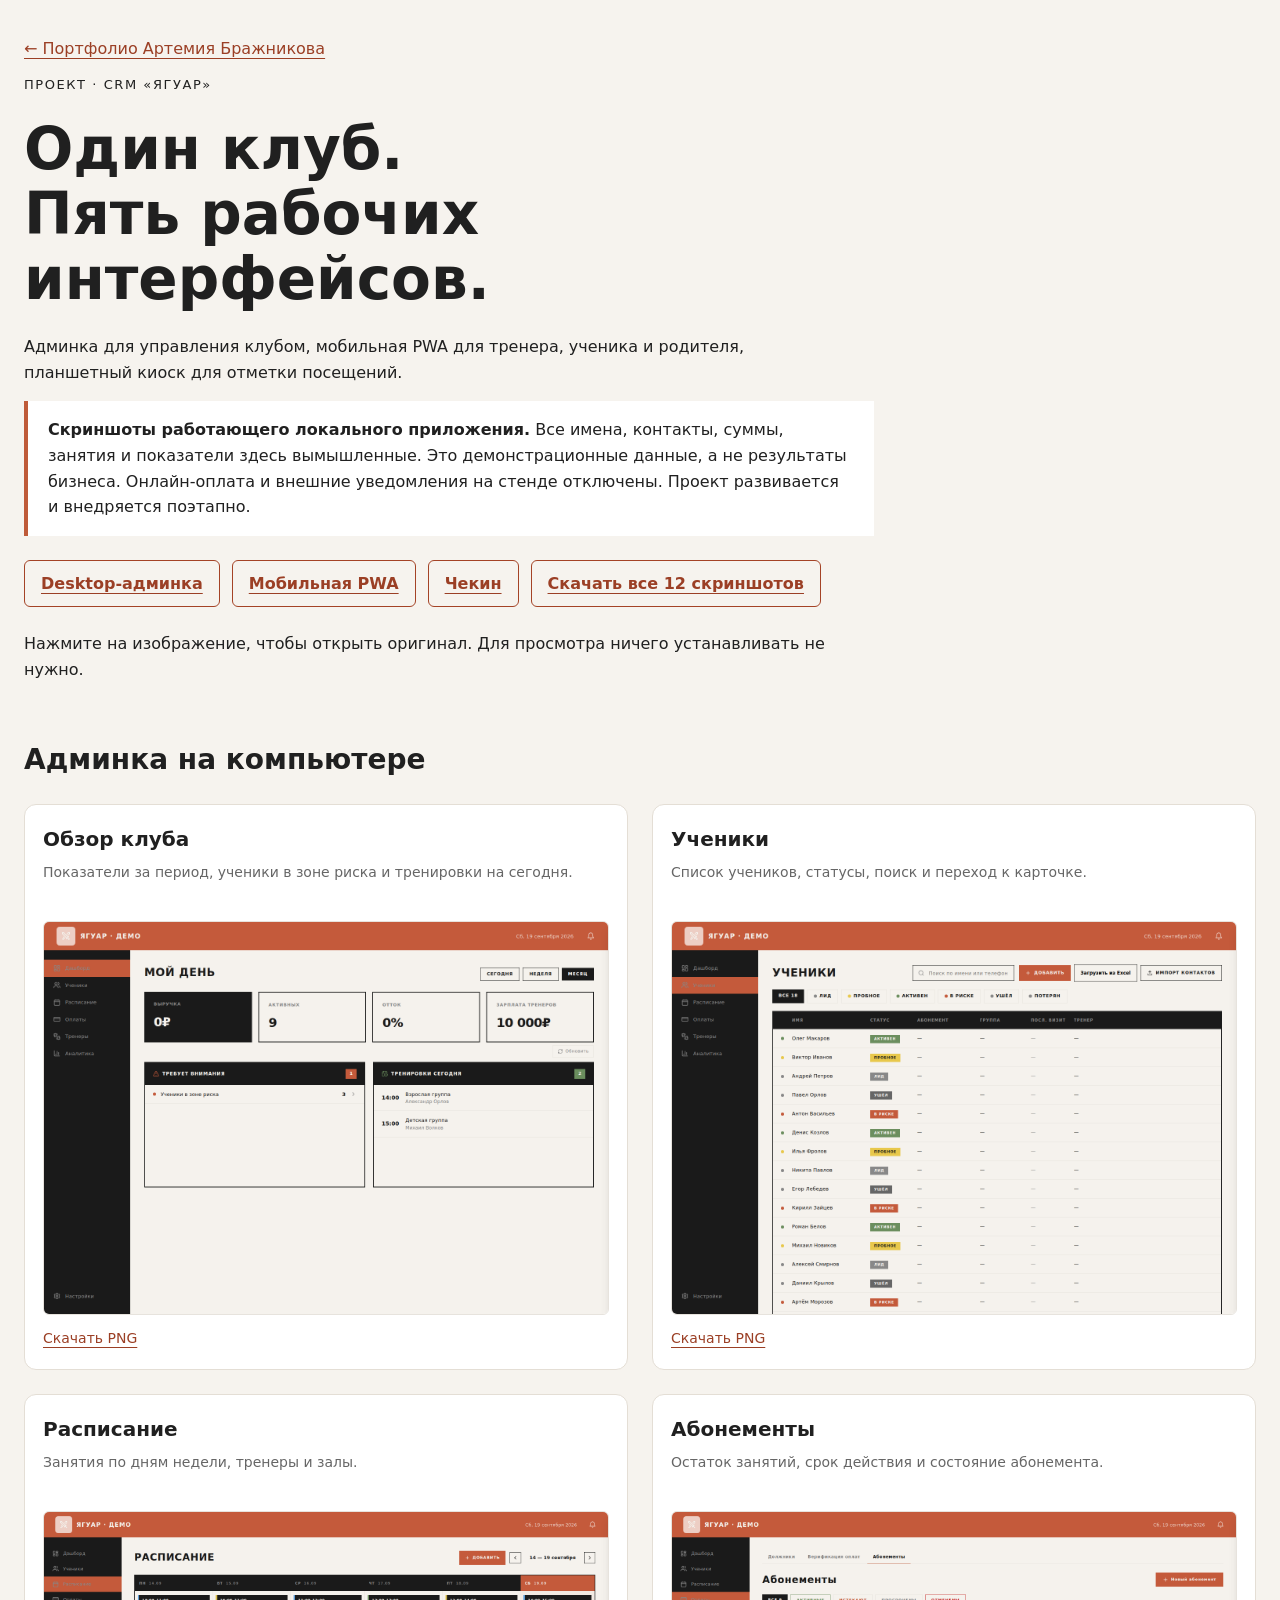
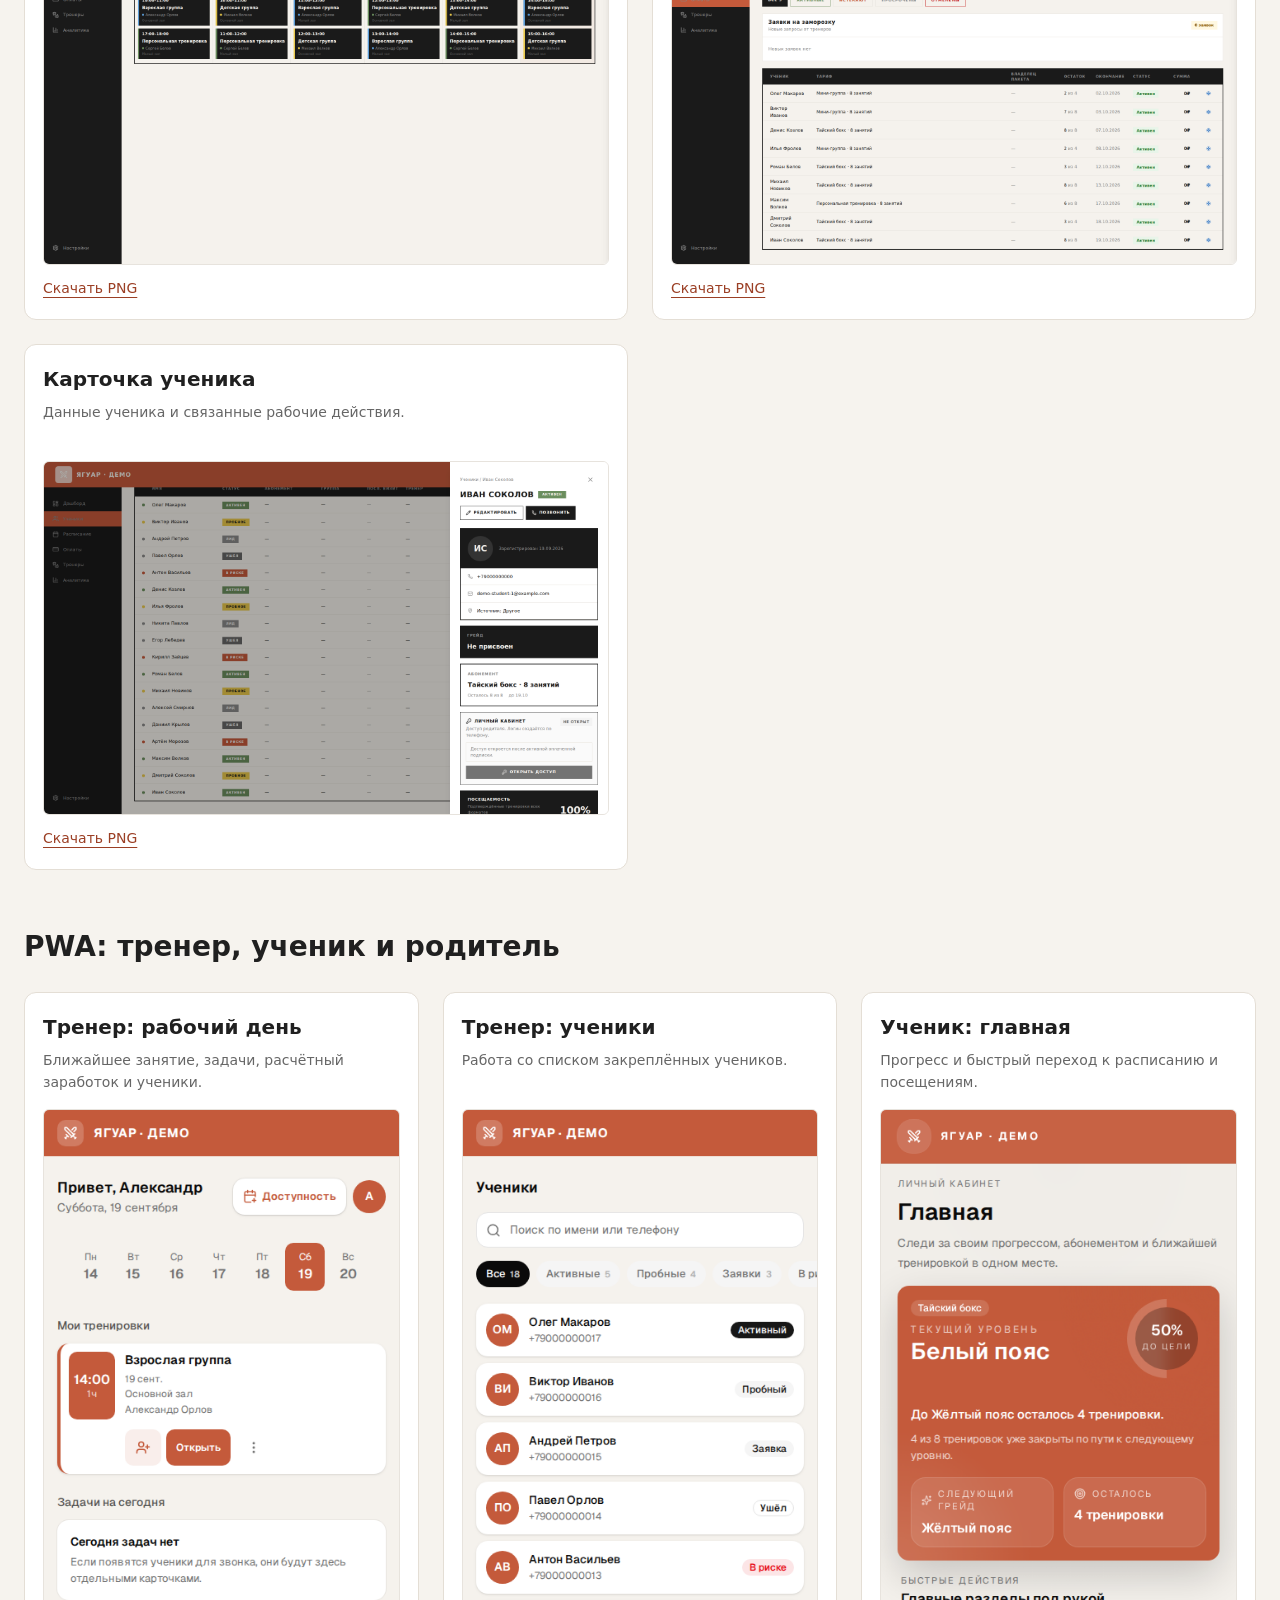
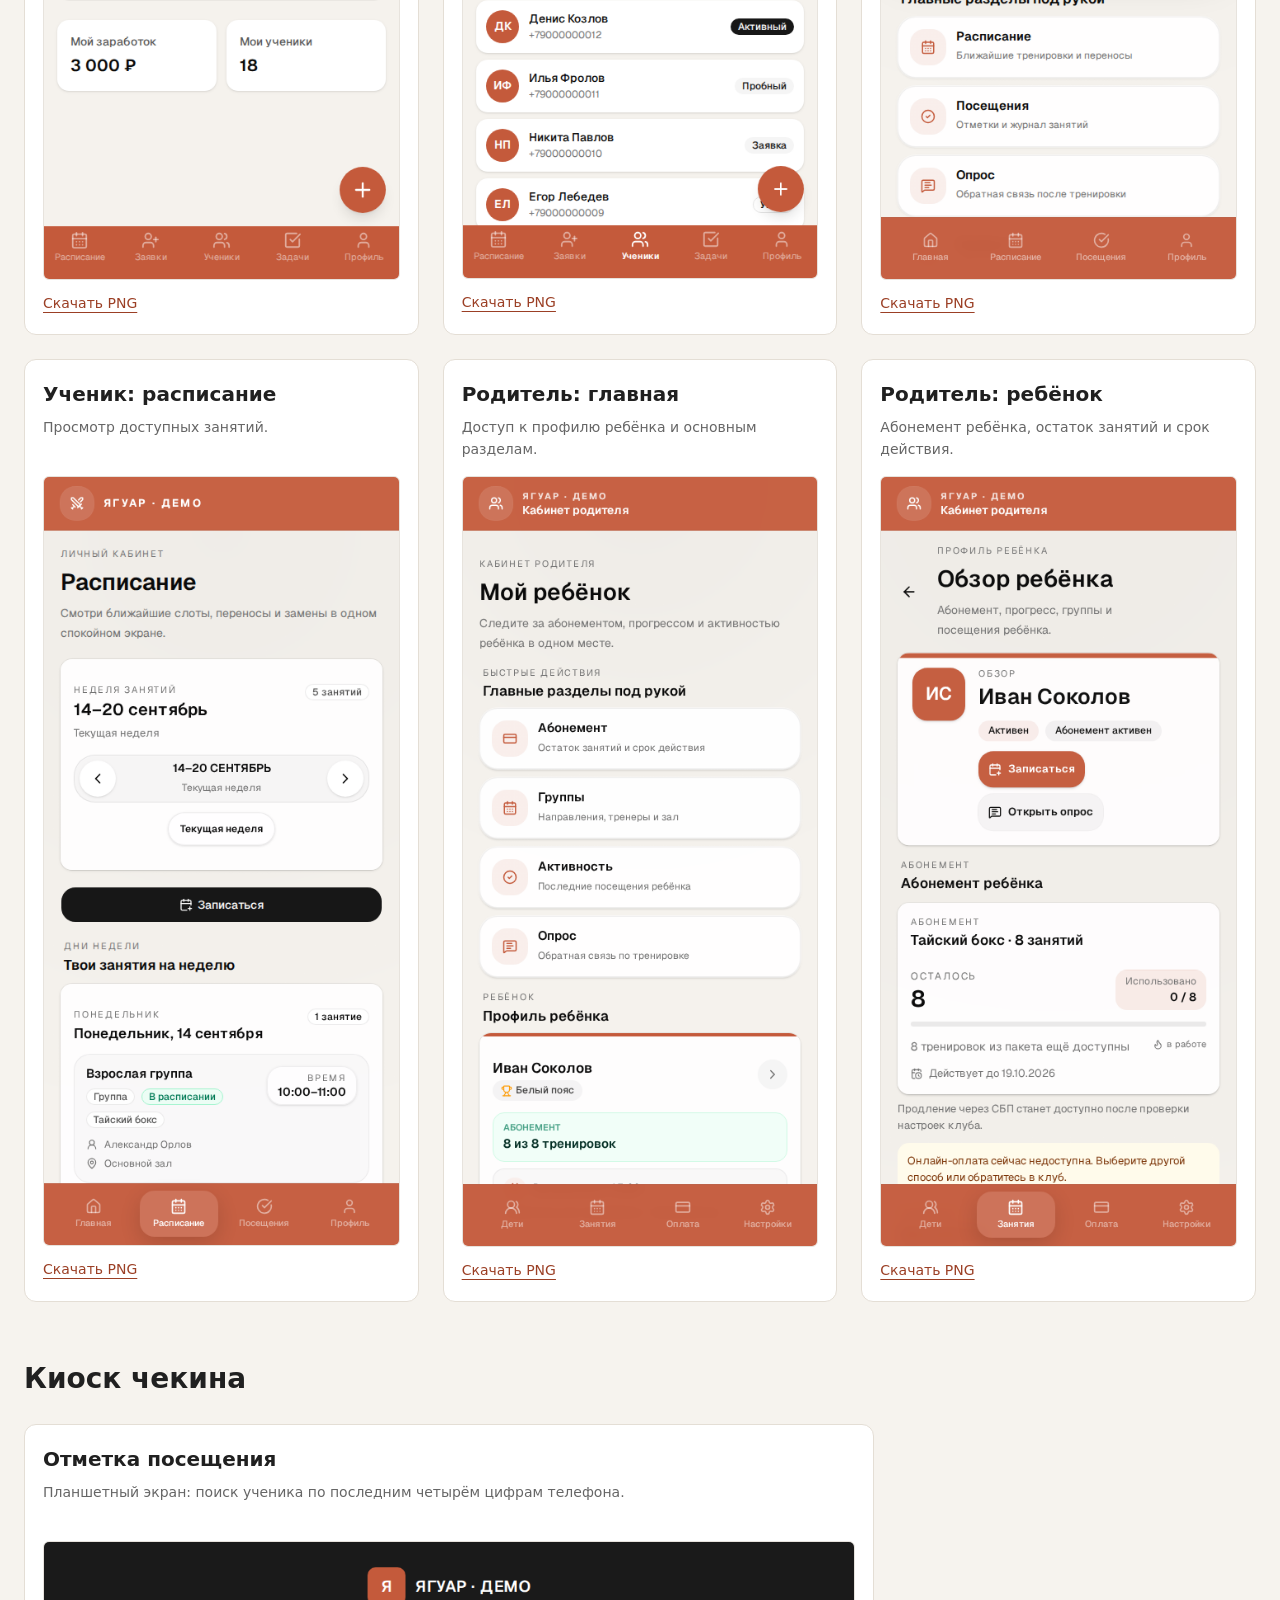
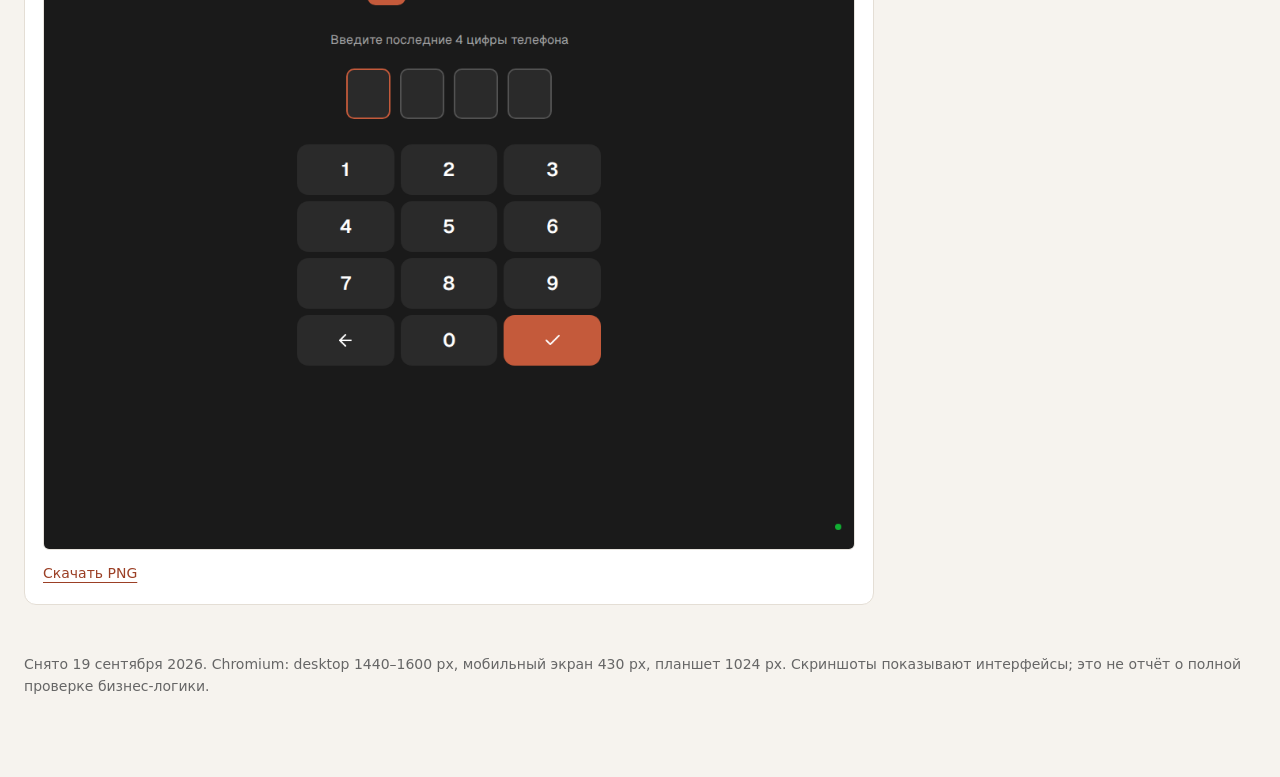
==== jaguar-crm/index.html @ 73b81693 "Add CRM interface screenshot gallery" ====
<!doctype html><html lang="ru"><head><meta charset="utf-8"><meta name="viewport" content="width=device-width,initial-scale=1"><title>CRM «ЯГУАР» — интерфейсы проекта Артемия Бражникова</title><meta name="description" content="Скриншоты desktop-админки, PWA тренера, ученика и родителя, киоска чекина. Реальные интерфейсы на синтетических данных."><style>
*{box-sizing:border-box}html{scroll-behavior:smooth}body{margin:0;color:#202020;background:#f6f3ee;font:16px/1.6 system-ui,sans-serif}main{max-width:1280px;margin:auto;padding:36px 24px 80px}a{color:#9b3f25;text-underline-offset:4px}h1{font-size:clamp(32px,5vw,58px);line-height:1.12;max-width:850px;margin:22px 0}h2{font-size:28px;margin:55px 0 22px}h3{font-size:20px;margin:0 0 6px}header p{max-width:820px}.eyebrow{font-size:13px;text-transform:uppercase;letter-spacing:.12em}.notice{border-left:4px solid #bf5b39;background:#fff;padding:16px 20px;max-width:850px}.actions{display:flex;flex-wrap:wrap;gap:12px;margin:24px 0}.actions a{border:1px solid #a44326;padding:10px 16px;border-radius:6px;font-weight:600}.grid{display:grid;gap:24px}.desktop{grid-template-columns:1fr 1fr}.mobile{grid-template-columns:repeat(3,minmax(0,1fr))}.tablet{max-width:850px}article{background:#fff;padding:18px;border:1px solid #e4ded5;border-radius:12px;min-width:0}article p{color:#666;font-size:14px;min-height:44px;margin:0 0 16px}.shot{display:block}.shot img{display:block;width:100%;height:auto;border:1px solid #e7e3dd;border-radius:6px}.download{display:inline-block;margin-top:12px;font-size:14px}footer{margin-top:48px;color:#666;font-size:14px}@media(max-width:850px){.desktop{grid-template-columns:1fr}.mobile{grid-template-columns:1fr 1fr}}@media(max-width:520px){main{padding:24px 16px 60px}.mobile{grid-template-columns:1fr}h2{font-size:24px}article{padding:14px}}@media(prefers-reduced-motion:reduce){html{scroll-behavior:auto}}
</style></head><body><main><header><a href="../">← Портфолио Артемия Бражникова</a><p class="eyebrow">Проект · CRM «ЯГУАР»</p><h1>Один клуб.<br>Пять рабочих интерфейсов.</h1><p>Админка для управления клубом, мобильная PWA для тренера, ученика и родителя, планшетный киоск для отметки посещений.</p><div class="notice"><strong>Скриншоты работающего локального приложения.</strong> Все имена, контакты, суммы, занятия и показатели здесь вымышленные. Это демонстрационные данные, а не результаты бизнеса. Онлайн-оплата и внешние уведомления на стенде отключены. Проект развивается и внедряется поэтапно.</div><nav class="actions" aria-label="Разделы галереи"><a href="#desktop">Desktop-админка</a><a href="#mobile">Мобильная PWA</a><a href="#tablet">Чекин</a><a href="jaguar-crm-screenshots.zip" download>Скачать все 12 скриншотов</a></nav><p>Нажмите на изображение, чтобы открыть оригинал. Для просмотра ничего устанавливать не нужно.</p></header><section id="desktop"><h2>Админка на компьютере</h2><div class="grid desktop"><article><h3>Обзор клуба</h3><p>Показатели за период, ученики в зоне риска и тренировки на сегодня.</p><a class="shot" href="screenshots/01-admin-overview.png" target="_blank" rel="noopener"><img src="screenshots/01-admin-overview.png" alt="Обзор клуба — скриншот CRM на демонстрационных данных" loading="lazy"></a><a class="download" href="screenshots/01-admin-overview.png" download>Скачать PNG</a></article><article><h3>Ученики</h3><p>Список учеников, статусы, поиск и переход к карточке.</p><a class="shot" href="screenshots/02-admin-students.png" target="_blank" rel="noopener"><img src="screenshots/02-admin-students.png" alt="Ученики — скриншот CRM на демонстрационных данных" loading="lazy"></a><a class="download" href="screenshots/02-admin-students.png" download>Скачать PNG</a></article><article><h3>Расписание</h3><p>Занятия по дням недели, тренеры и залы.</p><a class="shot" href="screenshots/03-admin-schedule.png" target="_blank" rel="noopener"><img src="screenshots/03-admin-schedule.png" alt="Расписание — скриншот CRM на демонстрационных данных" loading="lazy"></a><a class="download" href="screenshots/03-admin-schedule.png" download>Скачать PNG</a></article><article><h3>Абонементы</h3><p>Остаток занятий, срок действия и состояние абонемента.</p><a class="shot" href="screenshots/04-admin-subscriptions.png" target="_blank" rel="noopener"><img src="screenshots/04-admin-subscriptions.png" alt="Абонементы — скриншот CRM на демонстрационных данных" loading="lazy"></a><a class="download" href="screenshots/04-admin-subscriptions.png" download>Скачать PNG</a></article><article><h3>Карточка ученика</h3><p>Данные ученика и связанные рабочие действия.</p><a class="shot" href="screenshots/12-admin-student-card.png" target="_blank" rel="noopener"><img src="screenshots/12-admin-student-card.png" alt="Карточка ученика — скриншот CRM на демонстрационных данных" loading="lazy"></a><a class="download" href="screenshots/12-admin-student-card.png" download>Скачать PNG</a></article></div></section><section id="mobile"><h2>PWA: тренер, ученик и родитель</h2><div class="grid mobile"><article><h3>Тренер: рабочий день</h3><p>Ближайшее занятие, задачи, расчётный заработок и ученики.</p><a class="shot" href="screenshots/05-trainer-home.png" target="_blank" rel="noopener"><img src="screenshots/05-trainer-home.png" alt="Тренер: рабочий день — скриншот CRM на демонстрационных данных" loading="lazy"></a><a class="download" href="screenshots/05-trainer-home.png" download>Скачать PNG</a></article><article><h3>Тренер: ученики</h3><p>Работа со списком закреплённых учеников.</p><a class="shot" href="screenshots/06-trainer-students.png" target="_blank" rel="noopener"><img src="screenshots/06-trainer-students.png" alt="Тренер: ученики — скриншот CRM на демонстрационных данных" loading="lazy"></a><a class="download" href="screenshots/06-trainer-students.png" download>Скачать PNG</a></article><article><h3>Ученик: главная</h3><p>Прогресс и быстрый переход к расписанию и посещениям.</p><a class="shot" href="screenshots/07-student-home.png" target="_blank" rel="noopener"><img src="screenshots/07-student-home.png" alt="Ученик: главная — скриншот CRM на демонстрационных данных" loading="lazy"></a><a class="download" href="screenshots/07-student-home.png" download>Скачать PNG</a></article><article><h3>Ученик: расписание</h3><p>Просмотр доступных занятий.</p><a class="shot" href="screenshots/08-student-schedule.png" target="_blank" rel="noopener"><img src="screenshots/08-student-schedule.png" alt="Ученик: расписание — скриншот CRM на демонстрационных данных" loading="lazy"></a><a class="download" href="screenshots/08-student-schedule.png" download>Скачать PNG</a></article><article><h3>Родитель: главная</h3><p>Доступ к профилю ребёнка и основным разделам.</p><a class="shot" href="screenshots/09-parent-home.png" target="_blank" rel="noopener"><img src="screenshots/09-parent-home.png" alt="Родитель: главная — скриншот CRM на демонстрационных данных" loading="lazy"></a><a class="download" href="screenshots/09-parent-home.png" download>Скачать PNG</a></article><article><h3>Родитель: ребёнок</h3><p>Абонемент ребёнка, остаток занятий и срок действия.</p><a class="shot" href="screenshots/10-parent-child.png" target="_blank" rel="noopener"><img src="screenshots/10-parent-child.png" alt="Родитель: ребёнок — скриншот CRM на демонстрационных данных" loading="lazy"></a><a class="download" href="screenshots/10-parent-child.png" download>Скачать PNG</a></article></div></section><section id="tablet"><h2>Киоск чекина</h2><div class="grid tablet"><article><h3>Отметка посещения</h3><p>Планшетный экран: поиск ученика по последним четырём цифрам телефона.</p><a class="shot" href="screenshots/11-kiosk-checkin.png" target="_blank" rel="noopener"><img src="screenshots/11-kiosk-checkin.png" alt="Отметка посещения — скриншот CRM на демонстрационных данных" loading="lazy"></a><a class="download" href="screenshots/11-kiosk-checkin.png" download>Скачать PNG</a></article></div></section><footer>Снято 19 сентября 2026. Chromium: desktop 1440–1600 px, мобильный экран 430 px, планшет 1024 px. Скриншоты показывают интерфейсы; это не отчёт о полной проверке бизнес-логики.</footer></main></body></html>
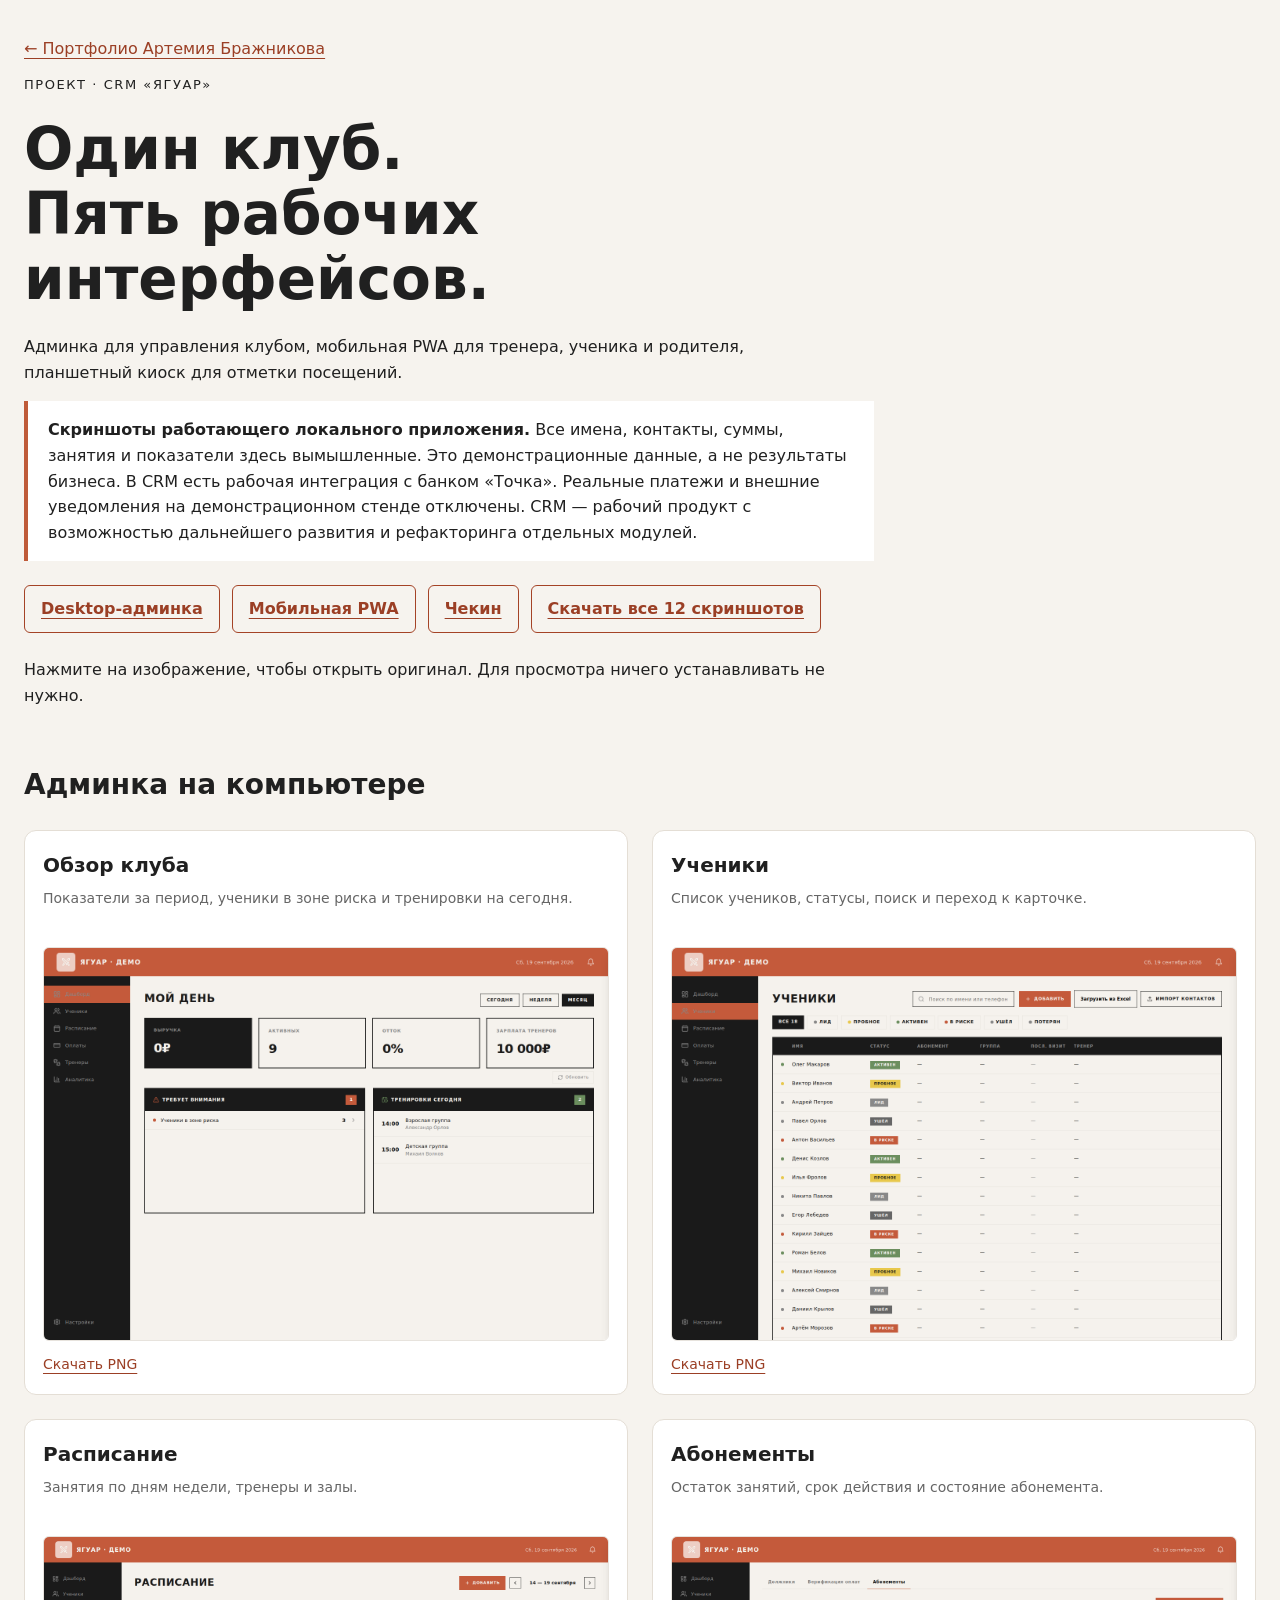
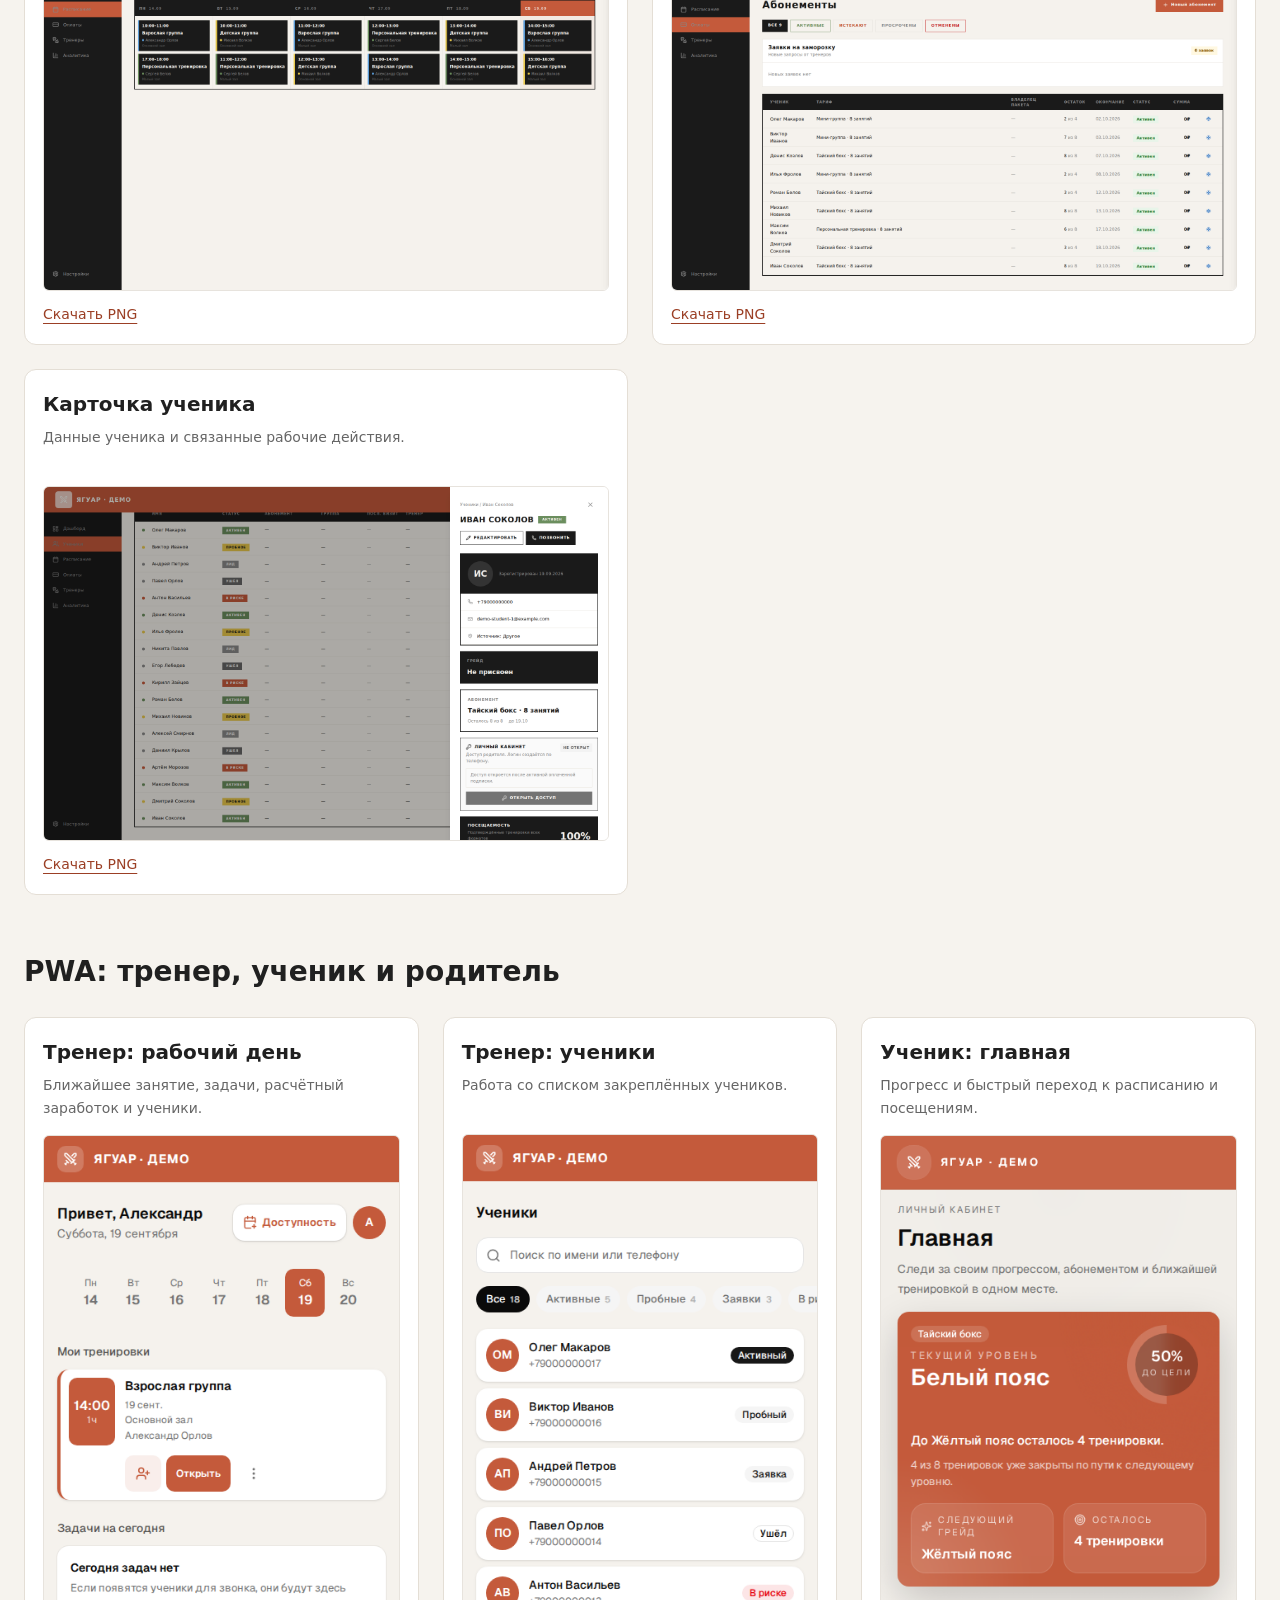
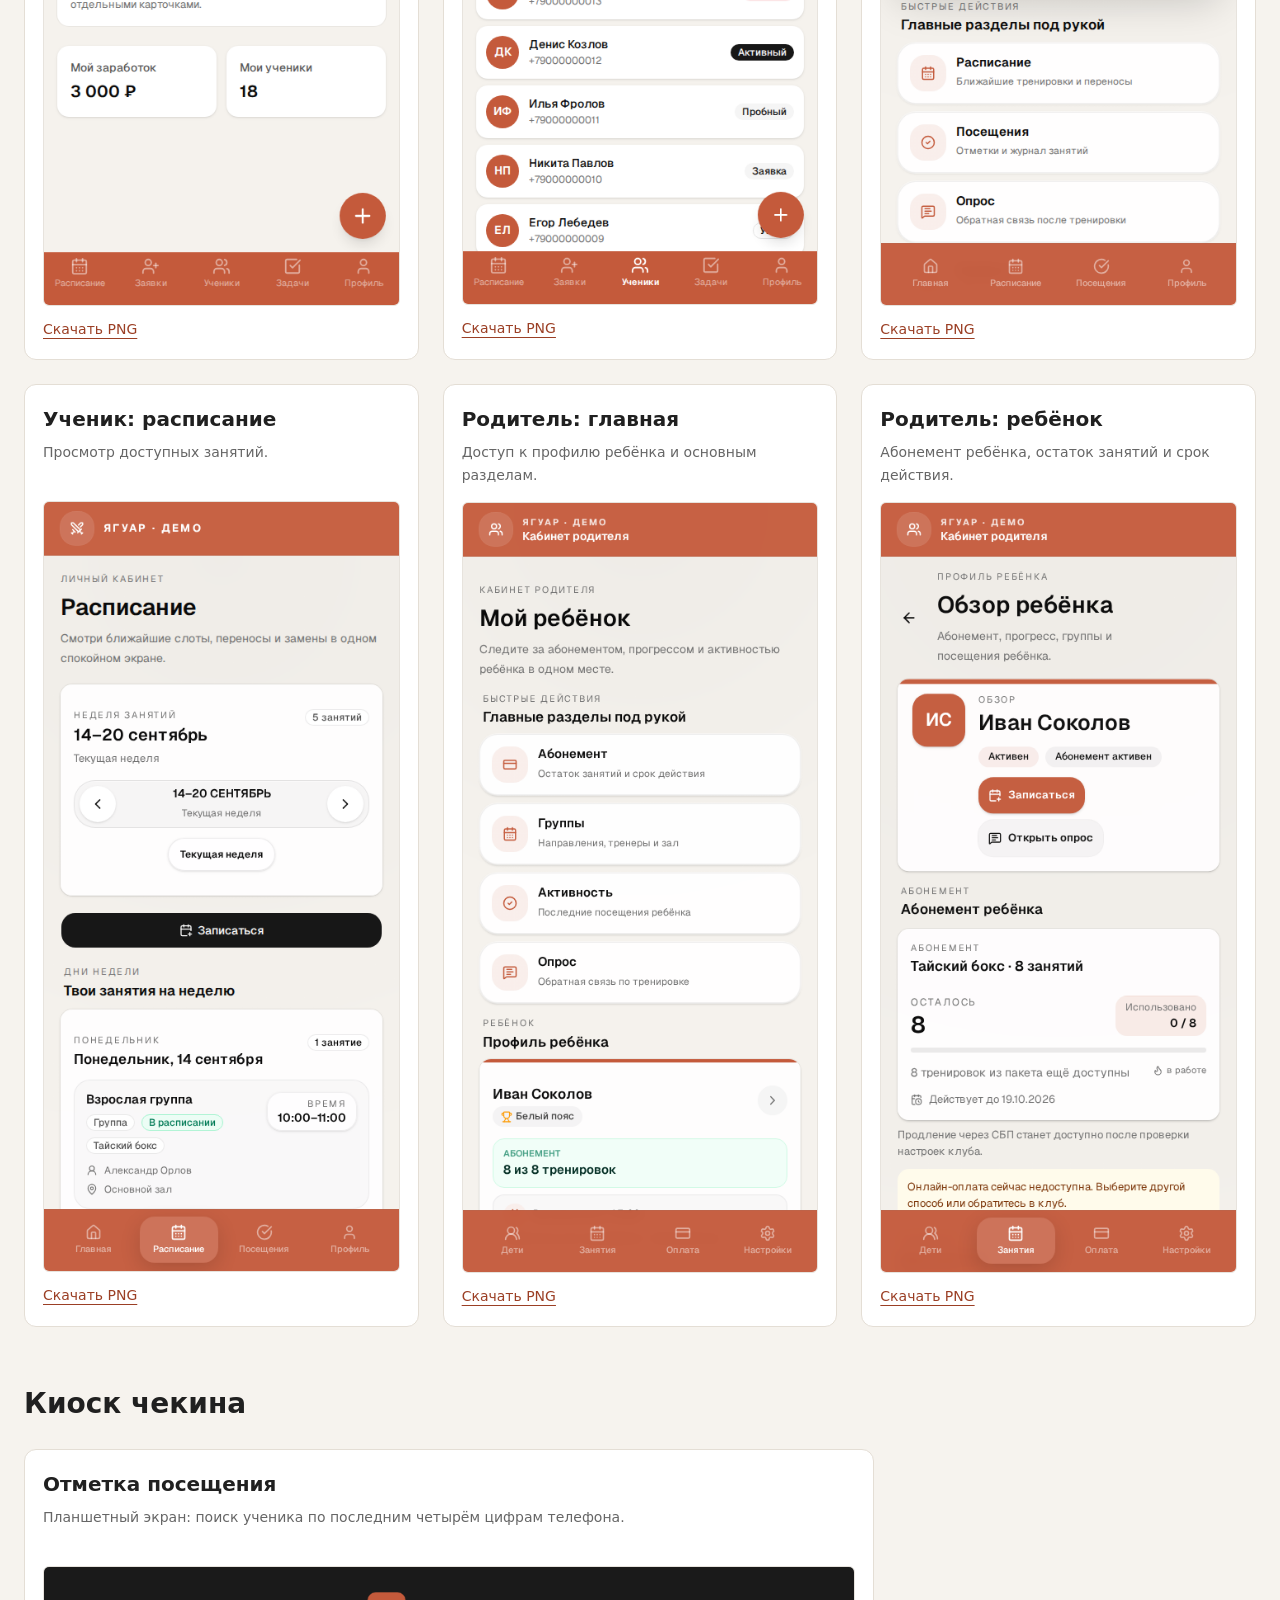
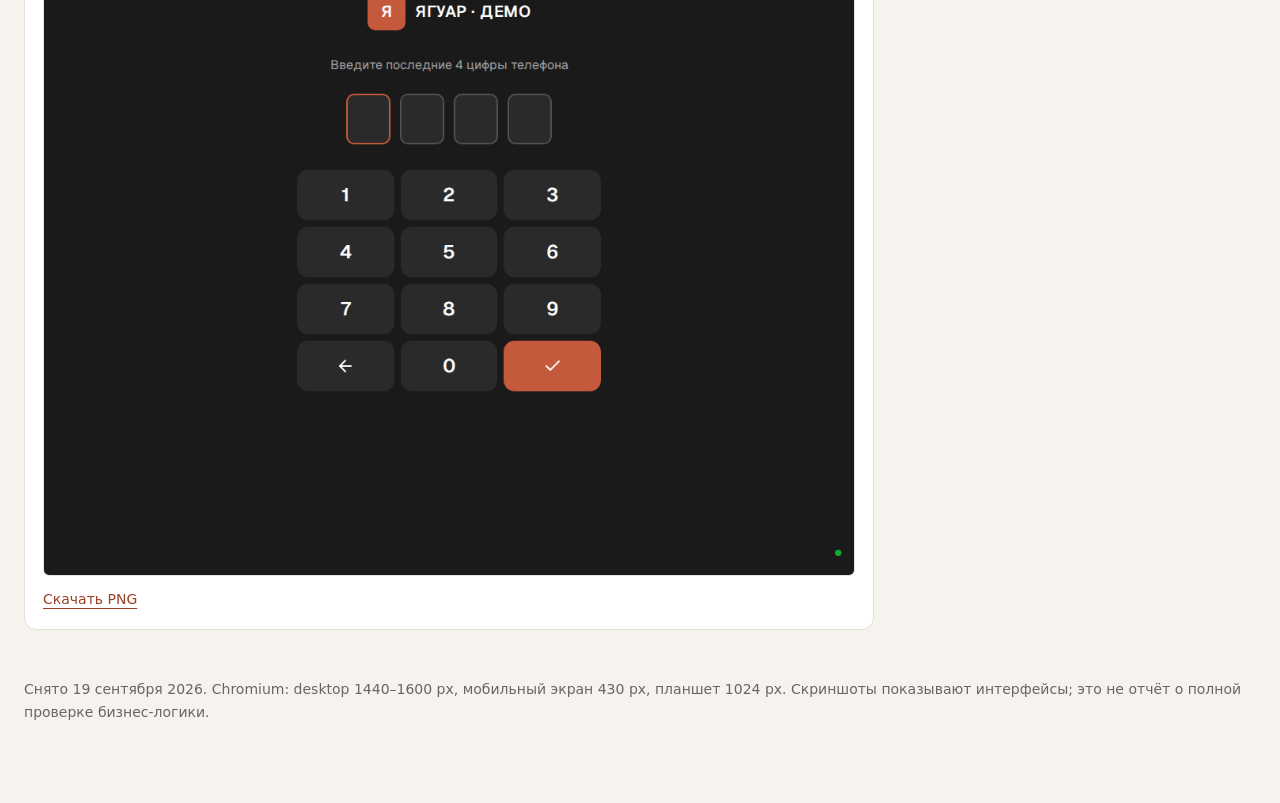
==== commit 4862c4d2: "Present CRM and finance bot with screenshots and source links" ====
--- a/jaguar-crm/index.html
+++ b/jaguar-crm/index.html
@@ -1,3 +1,3 @@
 <!doctype html><html lang="ru"><head><meta charset="utf-8"><meta name="viewport" content="width=device-width,initial-scale=1"><title>CRM «ЯГУАР» — интерфейсы проекта Артемия Бражникова</title><meta name="description" content="Скриншоты desktop-админки, PWA тренера, ученика и родителя, киоска чекина. Реальные интерфейсы на синтетических данных."><style>
 *{box-sizing:border-box}html{scroll-behavior:smooth}body{margin:0;color:#202020;background:#f6f3ee;font:16px/1.6 system-ui,sans-serif}main{max-width:1280px;margin:auto;padding:36px 24px 80px}a{color:#9b3f25;text-underline-offset:4px}h1{font-size:clamp(32px,5vw,58px);line-height:1.12;max-width:850px;margin:22px 0}h2{font-size:28px;margin:55px 0 22px}h3{font-size:20px;margin:0 0 6px}header p{max-width:820px}.eyebrow{font-size:13px;text-transform:uppercase;letter-spacing:.12em}.notice{border-left:4px solid #bf5b39;background:#fff;padding:16px 20px;max-width:850px}.actions{display:flex;flex-wrap:wrap;gap:12px;margin:24px 0}.actions a{border:1px solid #a44326;padding:10px 16px;border-radius:6px;font-weight:600}.grid{display:grid;gap:24px}.desktop{grid-template-columns:1fr 1fr}.mobile{grid-template-columns:repeat(3,minmax(0,1fr))}.tablet{max-width:850px}article{background:#fff;padding:18px;border:1px solid #e4ded5;border-radius:12px;min-width:0}article p{color:#666;font-size:14px;min-height:44px;margin:0 0 16px}.shot{display:block}.shot img{display:block;width:100%;height:auto;border:1px solid #e7e3dd;border-radius:6px}.download{display:inline-block;margin-top:12px;font-size:14px}footer{margin-top:48px;color:#666;font-size:14px}@media(max-width:850px){.desktop{grid-template-columns:1fr}.mobile{grid-template-columns:1fr 1fr}}@media(max-width:520px){main{padding:24px 16px 60px}.mobile{grid-template-columns:1fr}h2{font-size:24px}article{padding:14px}}@media(prefers-reduced-motion:reduce){html{scroll-behavior:auto}}
-</style></head><body><main><header><a href="../">← Портфолио Артемия Бражникова</a><p class="eyebrow">Проект · CRM «ЯГУАР»</p><h1>Один клуб.<br>Пять рабочих интерфейсов.</h1><p>Админка для управления клубом, мобильная PWA для тренера, ученика и родителя, планшетный киоск для отметки посещений.</p><div class="notice"><strong>Скриншоты работающего локального приложения.</strong> Все имена, контакты, суммы, занятия и показатели здесь вымышленные. Это демонстрационные данные, а не результаты бизнеса. Онлайн-оплата и внешние уведомления на стенде отключены. Проект развивается и внедряется поэтапно.</div><nav class="actions" aria-label="Разделы галереи"><a href="#desktop">Desktop-админка</a><a href="#mobile">Мобильная PWA</a><a href="#tablet">Чекин</a><a href="jaguar-crm-screenshots.zip" download>Скачать все 12 скриншотов</a></nav><p>Нажмите на изображение, чтобы открыть оригинал. Для просмотра ничего устанавливать не нужно.</p></header><section id="desktop"><h2>Админка на компьютере</h2><div class="grid desktop"><article><h3>Обзор клуба</h3><p>Показатели за период, ученики в зоне риска и тренировки на сегодня.</p><a class="shot" href="screenshots/01-admin-overview.png" target="_blank" rel="noopener"><img src="screenshots/01-admin-overview.png" alt="Обзор клуба — скриншот CRM на демонстрационных данных" loading="lazy"></a><a class="download" href="screenshots/01-admin-overview.png" download>Скачать PNG</a></article><article><h3>Ученики</h3><p>Список учеников, статусы, поиск и переход к карточке.</p><a class="shot" href="screenshots/02-admin-students.png" target="_blank" rel="noopener"><img src="screenshots/02-admin-students.png" alt="Ученики — скриншот CRM на демонстрационных данных" loading="lazy"></a><a class="download" href="screenshots/02-admin-students.png" download>Скачать PNG</a></article><article><h3>Расписание</h3><p>Занятия по дням недели, тренеры и залы.</p><a class="shot" href="screenshots/03-admin-schedule.png" target="_blank" rel="noopener"><img src="screenshots/03-admin-schedule.png" alt="Расписание — скриншот CRM на демонстрационных данных" loading="lazy"></a><a class="download" href="screenshots/03-admin-schedule.png" download>Скачать PNG</a></article><article><h3>Абонементы</h3><p>Остаток занятий, срок действия и состояние абонемента.</p><a class="shot" href="screenshots/04-admin-subscriptions.png" target="_blank" rel="noopener"><img src="screenshots/04-admin-subscriptions.png" alt="Абонементы — скриншот CRM на демонстрационных данных" loading="lazy"></a><a class="download" href="screenshots/04-admin-subscriptions.png" download>Скачать PNG</a></article><article><h3>Карточка ученика</h3><p>Данные ученика и связанные рабочие действия.</p><a class="shot" href="screenshots/12-admin-student-card.png" target="_blank" rel="noopener"><img src="screenshots/12-admin-student-card.png" alt="Карточка ученика — скриншот CRM на демонстрационных данных" loading="lazy"></a><a class="download" href="screenshots/12-admin-student-card.png" download>Скачать PNG</a></article></div></section><section id="mobile"><h2>PWA: тренер, ученик и родитель</h2><div class="grid mobile"><article><h3>Тренер: рабочий день</h3><p>Ближайшее занятие, задачи, расчётный заработок и ученики.</p><a class="shot" href="screenshots/05-trainer-home.png" target="_blank" rel="noopener"><img src="screenshots/05-trainer-home.png" alt="Тренер: рабочий день — скриншот CRM на демонстрационных данных" loading="lazy"></a><a class="download" href="screenshots/05-trainer-home.png" download>Скачать PNG</a></article><article><h3>Тренер: ученики</h3><p>Работа со списком закреплённых учеников.</p><a class="shot" href="screenshots/06-trainer-students.png" target="_blank" rel="noopener"><img src="screenshots/06-trainer-students.png" alt="Тренер: ученики — скриншот CRM на демонстрационных данных" loading="lazy"></a><a class="download" href="screenshots/06-trainer-students.png" download>Скачать PNG</a></article><article><h3>Ученик: главная</h3><p>Прогресс и быстрый переход к расписанию и посещениям.</p><a class="shot" href="screenshots/07-student-home.png" target="_blank" rel="noopener"><img src="screenshots/07-student-home.png" alt="Ученик: главная — скриншот CRM на демонстрационных данных" loading="lazy"></a><a class="download" href="screenshots/07-student-home.png" download>Скачать PNG</a></article><article><h3>Ученик: расписание</h3><p>Просмотр доступных занятий.</p><a class="shot" href="screenshots/08-student-schedule.png" target="_blank" rel="noopener"><img src="screenshots/08-student-schedule.png" alt="Ученик: расписание — скриншот CRM на демонстрационных данных" loading="lazy"></a><a class="download" href="screenshots/08-student-schedule.png" download>Скачать PNG</a></article><article><h3>Родитель: главная</h3><p>Доступ к профилю ребёнка и основным разделам.</p><a class="shot" href="screenshots/09-parent-home.png" target="_blank" rel="noopener"><img src="screenshots/09-parent-home.png" alt="Родитель: главная — скриншот CRM на демонстрационных данных" loading="lazy"></a><a class="download" href="screenshots/09-parent-home.png" download>Скачать PNG</a></article><article><h3>Родитель: ребёнок</h3><p>Абонемент ребёнка, остаток занятий и срок действия.</p><a class="shot" href="screenshots/10-parent-child.png" target="_blank" rel="noopener"><img src="screenshots/10-parent-child.png" alt="Родитель: ребёнок — скриншот CRM на демонстрационных данных" loading="lazy"></a><a class="download" href="screenshots/10-parent-child.png" download>Скачать PNG</a></article></div></section><section id="tablet"><h2>Киоск чекина</h2><div class="grid tablet"><article><h3>Отметка посещения</h3><p>Планшетный экран: поиск ученика по последним четырём цифрам телефона.</p><a class="shot" href="screenshots/11-kiosk-checkin.png" target="_blank" rel="noopener"><img src="screenshots/11-kiosk-checkin.png" alt="Отметка посещения — скриншот CRM на демонстрационных данных" loading="lazy"></a><a class="download" href="screenshots/11-kiosk-checkin.png" download>Скачать PNG</a></article></div></section><footer>Снято 19 сентября 2026. Chromium: desktop 1440–1600 px, мобильный экран 430 px, планшет 1024 px. Скриншоты показывают интерфейсы; это не отчёт о полной проверке бизнес-логики.</footer></main></body></html>+</style></head><body><main><header><a href="../">← Портфолио Артемия Бражникова</a><p class="eyebrow">Проект · CRM «ЯГУАР»</p><h1>Один клуб.<br>Пять рабочих интерфейсов.</h1><p>Админка для управления клубом, мобильная PWA для тренера, ученика и родителя, планшетный киоск для отметки посещений.</p><div class="notice"><strong>Скриншоты работающего локального приложения.</strong> Все имена, контакты, суммы, занятия и показатели здесь вымышленные. Это демонстрационные данные, а не результаты бизнеса. В CRM есть рабочая интеграция с банком «Точка». Реальные платежи и внешние уведомления на демонстрационном стенде отключены. CRM — рабочий продукт с возможностью дальнейшего развития и рефакторинга отдельных модулей.</div><nav class="actions" aria-label="Разделы галереи"><a href="#desktop">Desktop-админка</a><a href="#mobile">Мобильная PWA</a><a href="#tablet">Чекин</a><a href="jaguar-crm-screenshots.zip" download>Скачать все 12 скриншотов</a></nav><p>Нажмите на изображение, чтобы открыть оригинал. Для просмотра ничего устанавливать не нужно.</p></header><section id="desktop"><h2>Админка на компьютере</h2><div class="grid desktop"><article><h3>Обзор клуба</h3><p>Показатели за период, ученики в зоне риска и тренировки на сегодня.</p><a class="shot" href="screenshots/01-admin-overview.png" target="_blank" rel="noopener"><img src="screenshots/01-admin-overview.png" alt="Обзор клуба — скриншот CRM на демонстрационных данных" loading="lazy"></a><a class="download" href="screenshots/01-admin-overview.png" download>Скачать PNG</a></article><article><h3>Ученики</h3><p>Список учеников, статусы, поиск и переход к карточке.</p><a class="shot" href="screenshots/02-admin-students.png" target="_blank" rel="noopener"><img src="screenshots/02-admin-students.png" alt="Ученики — скриншот CRM на демонстрационных данных" loading="lazy"></a><a class="download" href="screenshots/02-admin-students.png" download>Скачать PNG</a></article><article><h3>Расписание</h3><p>Занятия по дням недели, тренеры и залы.</p><a class="shot" href="screenshots/03-admin-schedule.png" target="_blank" rel="noopener"><img src="screenshots/03-admin-schedule.png" alt="Расписание — скриншот CRM на демонстрационных данных" loading="lazy"></a><a class="download" href="screenshots/03-admin-schedule.png" download>Скачать PNG</a></article><article><h3>Абонементы</h3><p>Остаток занятий, срок действия и состояние абонемента.</p><a class="shot" href="screenshots/04-admin-subscriptions.png" target="_blank" rel="noopener"><img src="screenshots/04-admin-subscriptions.png" alt="Абонементы — скриншот CRM на демонстрационных данных" loading="lazy"></a><a class="download" href="screenshots/04-admin-subscriptions.png" download>Скачать PNG</a></article><article><h3>Карточка ученика</h3><p>Данные ученика и связанные рабочие действия.</p><a class="shot" href="screenshots/12-admin-student-card.png" target="_blank" rel="noopener"><img src="screenshots/12-admin-student-card.png" alt="Карточка ученика — скриншот CRM на демонстрационных данных" loading="lazy"></a><a class="download" href="screenshots/12-admin-student-card.png" download>Скачать PNG</a></article></div></section><section id="mobile"><h2>PWA: тренер, ученик и родитель</h2><div class="grid mobile"><article><h3>Тренер: рабочий день</h3><p>Ближайшее занятие, задачи, расчётный заработок и ученики.</p><a class="shot" href="screenshots/05-trainer-home.png" target="_blank" rel="noopener"><img src="screenshots/05-trainer-home.png" alt="Тренер: рабочий день — скриншот CRM на демонстрационных данных" loading="lazy"></a><a class="download" href="screenshots/05-trainer-home.png" download>Скачать PNG</a></article><article><h3>Тренер: ученики</h3><p>Работа со списком закреплённых учеников.</p><a class="shot" href="screenshots/06-trainer-students.png" target="_blank" rel="noopener"><img src="screenshots/06-trainer-students.png" alt="Тренер: ученики — скриншот CRM на демонстрационных данных" loading="lazy"></a><a class="download" href="screenshots/06-trainer-students.png" download>Скачать PNG</a></article><article><h3>Ученик: главная</h3><p>Прогресс и быстрый переход к расписанию и посещениям.</p><a class="shot" href="screenshots/07-student-home.png" target="_blank" rel="noopener"><img src="screenshots/07-student-home.png" alt="Ученик: главная — скриншот CRM на демонстрационных данных" loading="lazy"></a><a class="download" href="screenshots/07-student-home.png" download>Скачать PNG</a></article><article><h3>Ученик: расписание</h3><p>Просмотр доступных занятий.</p><a class="shot" href="screenshots/08-student-schedule.png" target="_blank" rel="noopener"><img src="screenshots/08-student-schedule.png" alt="Ученик: расписание — скриншот CRM на демонстрационных данных" loading="lazy"></a><a class="download" href="screenshots/08-student-schedule.png" download>Скачать PNG</a></article><article><h3>Родитель: главная</h3><p>Доступ к профилю ребёнка и основным разделам.</p><a class="shot" href="screenshots/09-parent-home.png" target="_blank" rel="noopener"><img src="screenshots/09-parent-home.png" alt="Родитель: главная — скриншот CRM на демонстрационных данных" loading="lazy"></a><a class="download" href="screenshots/09-parent-home.png" download>Скачать PNG</a></article><article><h3>Родитель: ребёнок</h3><p>Абонемент ребёнка, остаток занятий и срок действия.</p><a class="shot" href="screenshots/10-parent-child.png" target="_blank" rel="noopener"><img src="screenshots/10-parent-child.png" alt="Родитель: ребёнок — скриншот CRM на демонстрационных данных" loading="lazy"></a><a class="download" href="screenshots/10-parent-child.png" download>Скачать PNG</a></article></div></section><section id="tablet"><h2>Киоск чекина</h2><div class="grid tablet"><article><h3>Отметка посещения</h3><p>Планшетный экран: поиск ученика по последним четырём цифрам телефона.</p><a class="shot" href="screenshots/11-kiosk-checkin.png" target="_blank" rel="noopener"><img src="screenshots/11-kiosk-checkin.png" alt="Отметка посещения — скриншот CRM на демонстрационных данных" loading="lazy"></a><a class="download" href="screenshots/11-kiosk-checkin.png" download>Скачать PNG</a></article></div></section><footer>Снято 19 сентября 2026. Chromium: desktop 1440–1600 px, мобильный экран 430 px, планшет 1024 px. Скриншоты показывают интерфейсы; это не отчёт о полной проверке бизнес-логики.</footer></main></body></html>
